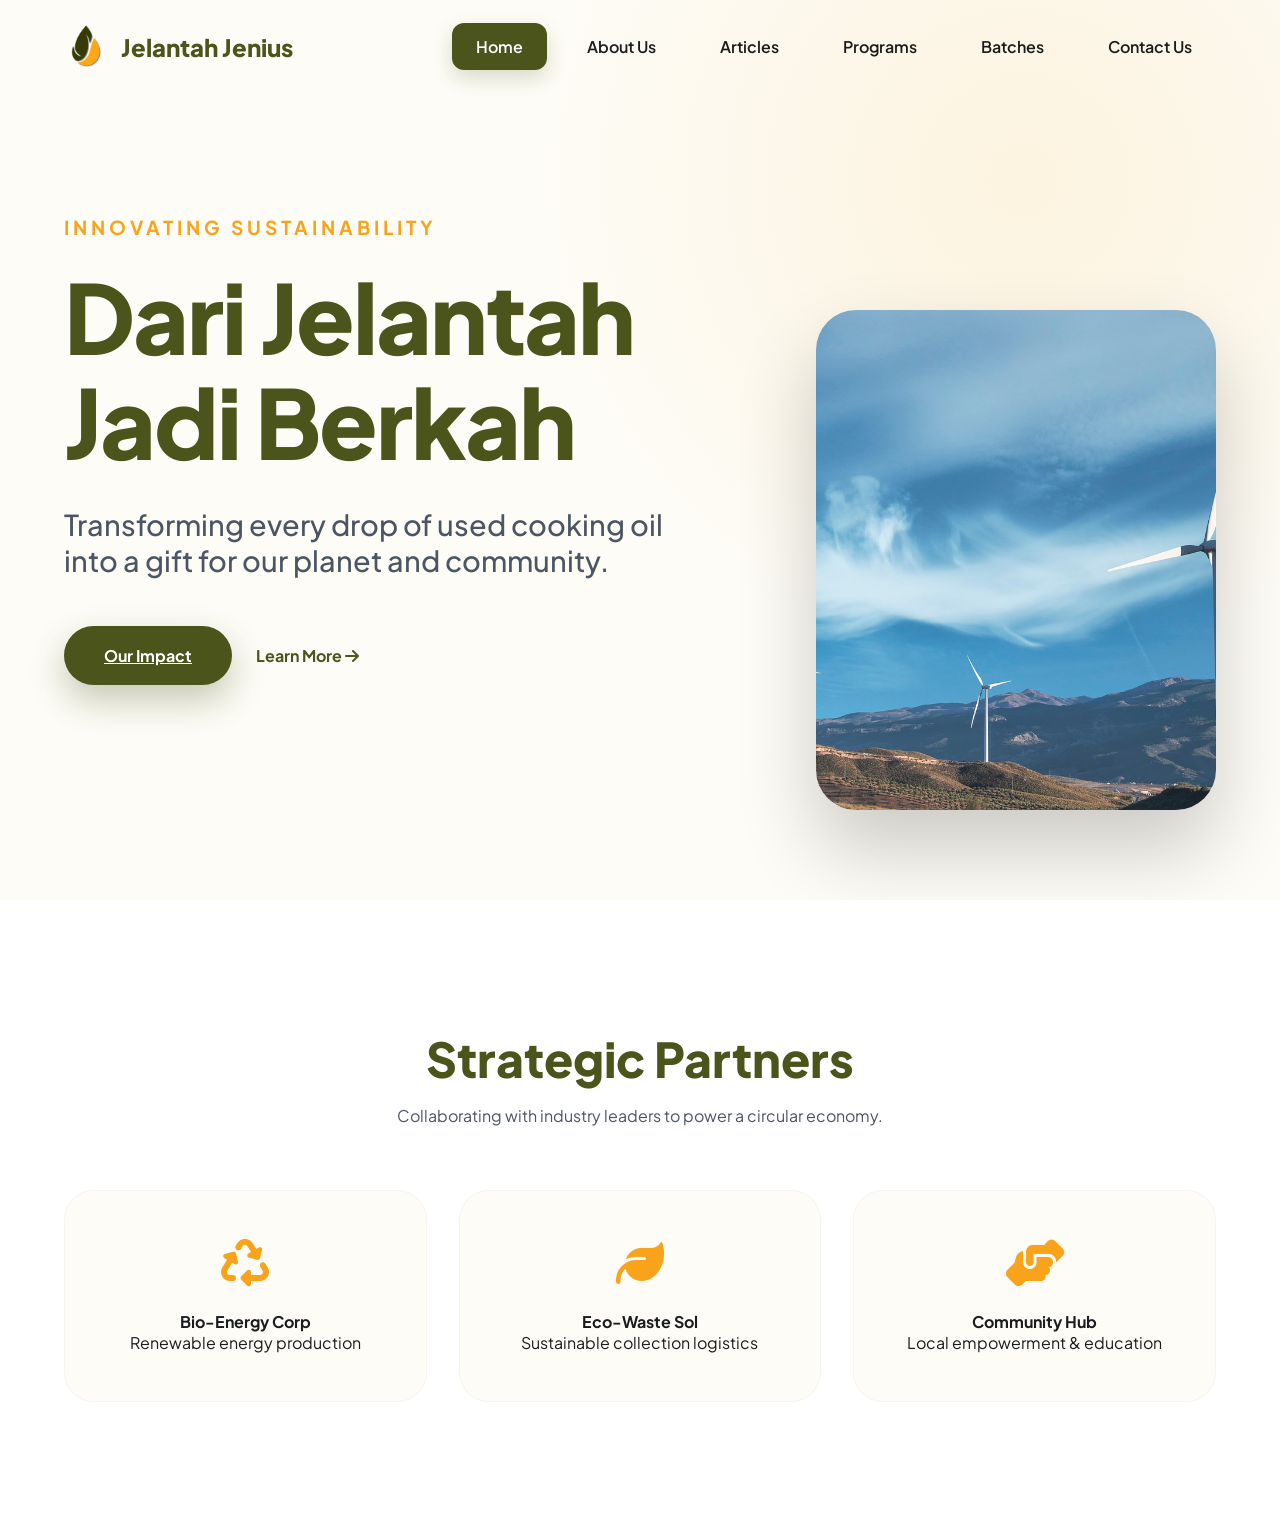
==== index.html @ 82044d2f "Update index.html" ====
<!DOCTYPE html>
<html lang="en">
<head>
  <meta charset="UTF-8" />
  <meta name="viewport" content="width=device-width, initial-scale=1" />
  <title>Jelantah Jenius - Dari Jelantah Jadi Berkah</title>
  <link rel="stylesheet" href="style.css" />
  <link rel="stylesheet" href="https://cdnjs.cloudflare.com/ajax/libs/font-awesome/6.4.0/css/all.min.css" />
  <link rel="icon" href="attached_assets/JJ%20Logo.png" type="image/png" />
  <link rel="apple-touch-icon" href="attached_assets/JJ%20Logo.png" />
  <link rel="canonical" href="https://jelantahjenius.com/" />
</head>
<body>
  <nav id="navbar">
    <div class="navbar">
      <div class="logo">
        <a href="index.html">
          <img src="attached_assets/JELANTAH%20JENIUS%20png%20logo%20only%20with%20shadow.png" alt="Logo">
          Jelantah Jenius
        </a>
      </div>
      <ul class="menu">
        <div class="cancel-btn"><i class="fas fa-times"></i></div>
        <li><a href="/" class="active">Home</a></li>
        <li><a href="/about">About Us</a></li>
        <li><a href="/articles">Articles</a></li>
        <li><a href="/programs">Programs</a></li>
        <li><a href="/batches">Batches</a></li>
        <li><a href="/contact">Contact Us</a></li>
      </ul>
      <div class="menu-btn"><i class="fas fa-bars"></i></div>
    </div>
  </nav>

  <section class="home" id="home">
    <div class="home-content">
      <span class="text-one">Innovating Sustainability</span>
      <h1 class="text-two">Dari Jelantah<br>Jadi Berkah</h1>
      <p class="text-three">Transforming every drop of used cooking oil into a gift for our planet and community.</p>
      <div class="cta-group">
        <a href="/programs" class="btn-primary">Our Impact</a>
        <a href="/about" style="color: var(--primary); text-decoration: none; font-weight: 700; align-self: center;">Learn More <i class="fas fa-arrow-right"></i></a>
      </div>
    </div>
    <div style="position: absolute; right: 5%; bottom: 10%; width: 400px; height: 500px; border-radius: 40px; overflow: hidden; box-shadow: 0 40px 80px rgba(0,0,0,0.2); z-index: 1;" class="hero-image-desktop">
      <img src="attached_assets/stock_images/sustainable_renewabl_993aadc3.jpg" alt="Sustainability" style="width: 100%; height: 100%; object-fit: cover;">
    </div>
  </section>

  <section class="partners-section">
    <div class="section-label">
      <h2>Strategic Partners</h2>
      <p style="color: var(--text-muted); max-width: 600px; margin: 1rem auto;">Collaborating with industry leaders to power a circular economy.</p>
    </div>
    <div class="partner-grid">
      <div class="partner-card">
        <i class="fas fa-recycle"></i>
        <h4>Bio-Energy Corp</h4>
        <p>Renewable energy production</p>
      </div>
      <div class="partner-card">
        <i class="fas fa-leaf"></i>
        <h4>Eco-Waste Sol</h4>
        <p>Sustainable collection logistics</p>
      </div>
      <div class="partner-card">
        <i class="fas fa-hands-helping"></i>
        <h4>Community Hub</h4>
        <p>Local empowerment & education</p>
      </div>
    </div>
  </section>

  <script src="script.js"></script>
</body>
</html>
---- style.css ----
/* Google Fonts */
@import url('https://fonts.googleapis.com/css2?family=Plus+Jakarta+Sans:wght@400;500;600;700;800&display=swap');

:root {
  --primary: #4a541b;    /* Olive Green from logo */
  --secondary: #f9a31a;  /* Orange from logo */
  --accent: #737300;     /* Darker Olive */
  --bg-light: #fdfcf6;
  --white: #ffffff;
  --text-main: #1a1c1e;
  --text-muted: #4b5563;
  --transition: all 0.4s cubic-bezier(0.4, 0, 0.2, 1);
}

* {
  margin: 0;
  padding: 0;
  box-sizing: border-box;
  scroll-behavior: smooth;
  font-family: 'Plus Jakarta Sans', sans-serif;
}

body {
  background-color: var(--bg-light);
  color: var(--text-main);
  overflow-x: hidden;
}

/* Glassmorphism Navigation */
nav {
  position: fixed;
  width: 100%;
  padding: 1.5rem 0;
  z-index: 1000;
  transition: var(--transition);
}

.cancel-btn {
  display: none; /* Hidden by default on desktop */
  color: var(--primary);
  font-size: 1.5rem;
  cursor: pointer;
  transition: var(--transition);
}

.menu-btn {
  display: none !important; /* Hide hamburger icon on desktop */
  color: var(--primary);
  font-size: 1.8rem;
  cursor: pointer;
  transition: var(--transition);
}

.cancel-btn:hover {
  color: var(--secondary);
  transform: rotate(90deg);
}

nav.sticky {
  padding: 1rem 0;
  background: rgba(255, 255, 255, 0.8);
  backdrop-filter: blur(20px);
  box-shadow: 0 10px 30px rgba(0,0,0,0.05);
}

.navbar {
  width: 90%;
  max-width: 1300px;
  margin: auto;
  display: flex;
  justify-content: space-between;
  align-items: center;
}

.logo a {
  display: flex;
  align-items: center;
  gap: 12px;
  font-size: 1.5rem;
  font-weight: 800;
  color: var(--primary);
  text-decoration: none;
}

.logo img {
  height: 45px;
  transition: var(--transition);
}

.menu {
  display: flex;
  list-style: none;
  gap: 1rem;
}

.menu a {
  padding: 0.8rem 1.5rem;
  color: var(--text-main);
  font-weight: 600;
  text-decoration: none;
  border-radius: 12px;
  transition: var(--transition);
}

.menu a:hover {
  color: var(--secondary);
  background: rgba(249, 163, 26, 0.08);
}

.menu a.active {
  background: var(--primary);
  color: white;
  box-shadow: 0 8px 20px rgba(74, 84, 27, 0.2);
}

/* Hero Section with Parallax Feel */
.home {
  height: 100vh;
  display: flex;
  align-items: center;
  position: relative;
  background: linear-gradient(rgba(253, 252, 246, 0.9), rgba(253, 252, 246, 0.8)), 
              url('https://images.unsplash.com/photo-1466692476868-aef1dfb1e735?auto=format&fit=crop&q=80&w=2000');
  background-size: cover;
  background-position: center;
  background-attachment: fixed;
  overflow: hidden;
}

.home::after {
  content: '';
  position: absolute;
  top: 0; left: 0; width: 100%; height: 100%;
  background: radial-gradient(circle at 80% 20%, rgba(249, 163, 26, 0.1), transparent 40%);
}

.home-content {
  width: 90%;
  max-width: 1300px;
  margin: auto;
  position: relative;
  z-index: 10;
}

.text-one {
  font-size: 1.2rem;
  font-weight: 700;
  color: var(--secondary);
  text-transform: uppercase;
  letter-spacing: 4px;
  margin-bottom: 1.5rem;
  display: block;
}

.text-two {
  font-size: clamp(3rem, 8vw, 6rem);
  font-weight: 900;
  color: var(--primary);
  line-height: 1.1;
  margin-bottom: 2rem;
  letter-spacing: -2px;
}

.text-three {
  font-size: 1.8rem;
  font-weight: 500;
  color: var(--text-muted);
  max-width: 600px;
  margin-bottom: 3rem;
}

.cta-group {
  display: flex;
  gap: 1.5rem;
}

.btn-primary {
  padding: 1.2rem 2.5rem;
  background: var(--primary);
  color: white;
  border-radius: 100px;
  font-weight: 700;
  box-shadow: 0 15px 35px rgba(74, 84, 27, 0.3);
  transition: var(--transition);
}

.btn-primary:hover {
  transform: translateY(-5px);
  box-shadow: 0 20px 45px rgba(74, 84, 27, 0.4);
}

/* Bento Grid for Partners */
.partners-section {
  padding: 8rem 0;
  background: var(--white);
}

.section-label {
  text-align: center;
  margin-bottom: 4rem;
}

.section-label h2 {
  font-size: 3rem;
  font-weight: 800;
  color: var(--primary);
}

.partner-grid {
  display: grid;
  grid-template-columns: repeat(auto-fit, minmax(250px, 1fr));
  gap: 2rem;
  width: 90%;
  max-width: 1200px;
  margin: auto;
}

.partner-card {
  background: var(--bg-light);
  padding: 3rem;
  border-radius: 30px;
  text-align: center;
  transition: var(--transition);
  border: 1px solid rgba(0,0,0,0.03);
}

.partner-card:hover {
  transform: scale(1.05);
  background: var(--white);
  box-shadow: 0 30px 60px rgba(0,0,0,0.05);
}

.partner-card i {
  font-size: 3rem;
  color: var(--secondary);
  margin-bottom: 1.5rem;
}

/* Modern Sections */
.about, .education, .programs, .contact {
  padding: 10rem 0;
}

.content-box {
  width: 90%;
  max-width: 1200px;
  margin: auto;
  display: grid;
  grid-template-columns: 1fr 1fr;
  gap: 5rem;
  align-items: center;
}

.image-container {
  position: relative;
  border-radius: 40px;
  overflow: hidden;
  box-shadow: 0 40px 80px rgba(0,0,0,0.1);
}

.image-container video {
  width: 100%;
  height: auto;
  object-fit: cover;
  border-radius: 8px;
}

.image-container img {
  width: 100%;
  height: 100%;
  object-fit: cover;
  transition: var(--transition);
}

.image-container:hover img {
  transform: scale(1.1);
}

.text-container h3 {
  font-size: 3.5rem;
  font-weight: 800;
  color: var(--primary);
  margin-bottom: 2rem;
  line-height: 1.2;
}

.text-container p {
  font-size: 1.2rem;
  line-height: 1.8;
  color: var(--text-muted);
  margin-bottom: 2rem;
}

/* Cards for Team/Members */
.team-grid {
  display: grid;
  grid-template-columns: repeat(auto-fit, minmax(300px, 1fr));
  gap: 3rem;
  margin-top: 5rem;
}

.team-card {
  background: var(--white);
  padding: 2rem;
  border-radius: 30px;
  box-shadow: 0 20px 40px rgba(0,0,0,0.03);
  text-align: center;
}

.avatar {
  width: 120px;
  height: 120px;
  background: var(--bg-light);
  border-radius: 50%;
  margin: 0 auto 1.5rem;
  background-size: cover;
  background-position: center;
}

/* Contact Form Overhaul */
.contact-wrapper {
  background: var(--primary);
  border-radius: 50px;
  padding: 5rem;
  color: white;
  display: grid;
  grid-template-columns: 1fr 1.5fr;
  gap: 5rem;
}

.contact-info p { margin-bottom: 1rem; display: flex; align-items: center; gap: 10px; }
.social-icons {
  display: flex;
  gap: 1.5rem;
  margin-top: 2.5rem;
}
.social-icons a {
  color: white;
  font-size: 1.5rem;
  transition: var(--transition);
}
.social-icons a:hover {
  color: var(--secondary);
  transform: translateY(-3px);
}

.modern-form input, .modern-form textarea {
  width: 100%;
  padding: 1.5rem;
  background: rgba(255,255,255,0.05);
  border: 1px solid rgba(255,255,255,0.1);
  border-radius: 20px;
  color: white;
  margin-bottom: 1.5rem;
  font-size: 1.1rem;
  transition: var(--transition);
}

.modern-form input:focus, .modern-form textarea:focus {
  background: rgba(255,255,255,0.1);
  border-color: var(--secondary);
  outline: none;
}

.submit-btn {
  width: 100%;
  padding: 1.5rem;
  background: var(--secondary);
  color: white;
  border: none;
  border-radius: 20px;
  font-size: 1.2rem;
  font-weight: 800;
  cursor: pointer;
  transition: var(--transition);
}

.submit-btn:hover {
  transform: scale(1.02);
  filter: brightness(1.1);
}

/* Animations */
@keyframes fadeInUp {
  from { opacity: 0; transform: translateY(30px); }
  to { opacity: 1; transform: translateY(0); }
}

.home-content > * {
  animation: fadeInUp 1s forwards;
}

/* Responsive Mobile & Landscape Overhaul */
@media screen and (max-width: 992px) {
  nav {
    padding: 1rem 0;
  }
  
  .navbar {
    width: 90%;
    justify-content: space-between;
  }

  .logo a {
    font-size: 1.1rem;
    gap: 8px;
  }

  .logo img {
    height: 30px;
  }

  .menu-btn {
    display: block !important;
    color: var(--primary);
    font-size: 1.8rem;
    z-index: 1001;
    cursor: pointer;
    margin-left: auto;
  }

  .cancel-btn {
    display: flex;
    color: var(--primary);
    font-size: 2rem;
    cursor: pointer;
    margin-bottom: 2rem;
    align-self: flex-end;
  }

  /* Slide-out mobile drawer */
  .navbar .menu {
    position: fixed;
    top: 0;
    right: -100%;
    width: 80%;
    max-width: 320px;
    height: 100vh;
    background: var(--white);
    flex-direction: column;
    justify-content: flex-start;
    align-items: stretch;
    padding: 2rem;
    transition: 0.4s ease;
    z-index: 1000;
    box-shadow: -15px 0 40px rgba(0,0,0,0.15);
    overflow-y: auto;
  }

  .navbar.active .menu {
    right: 0;
  }

  /* Clean mobile link styling */
  .menu li {
    width: 100%;
  }

  .menu a {
    display: block;
    font-size: 1.1rem;
    padding: 0.8rem 1rem;
    width: 100%;
    text-align: left;
    border-radius: 8px;
    border-bottom: 1px solid rgba(0, 0, 0, 0.05);
    box-shadow: none !important;
  }

  /* Fix thick active Home button on mobile */
  .menu a.active {
    background: rgba(74, 84, 27, 0.1);
    color: var(--primary);
    box-shadow: none !important;
  }

  /* Responsive layout adjustments for main content */
  .about, .education, .programs, .contact {
    padding: 5rem 0;
  }

  .content-box {
    grid-template-columns: 1fr;
    gap: 3rem;
  }

  .text-container h3 {
    font-size: 2rem;
    margin-bottom: 1rem;
  }

  .text-container p {
    font-size: 1rem;
  }

  .image-container {
    height: 250px;
    border-radius: 20px;
  }

  .contact-wrapper {
    grid-template-columns: 1fr;
    padding: 2rem;
    border-radius: 25px;
    gap: 2rem;
  }
}

@media (max-width: 992px) {
  .hero-image-desktop {
    display: none;
  }
}
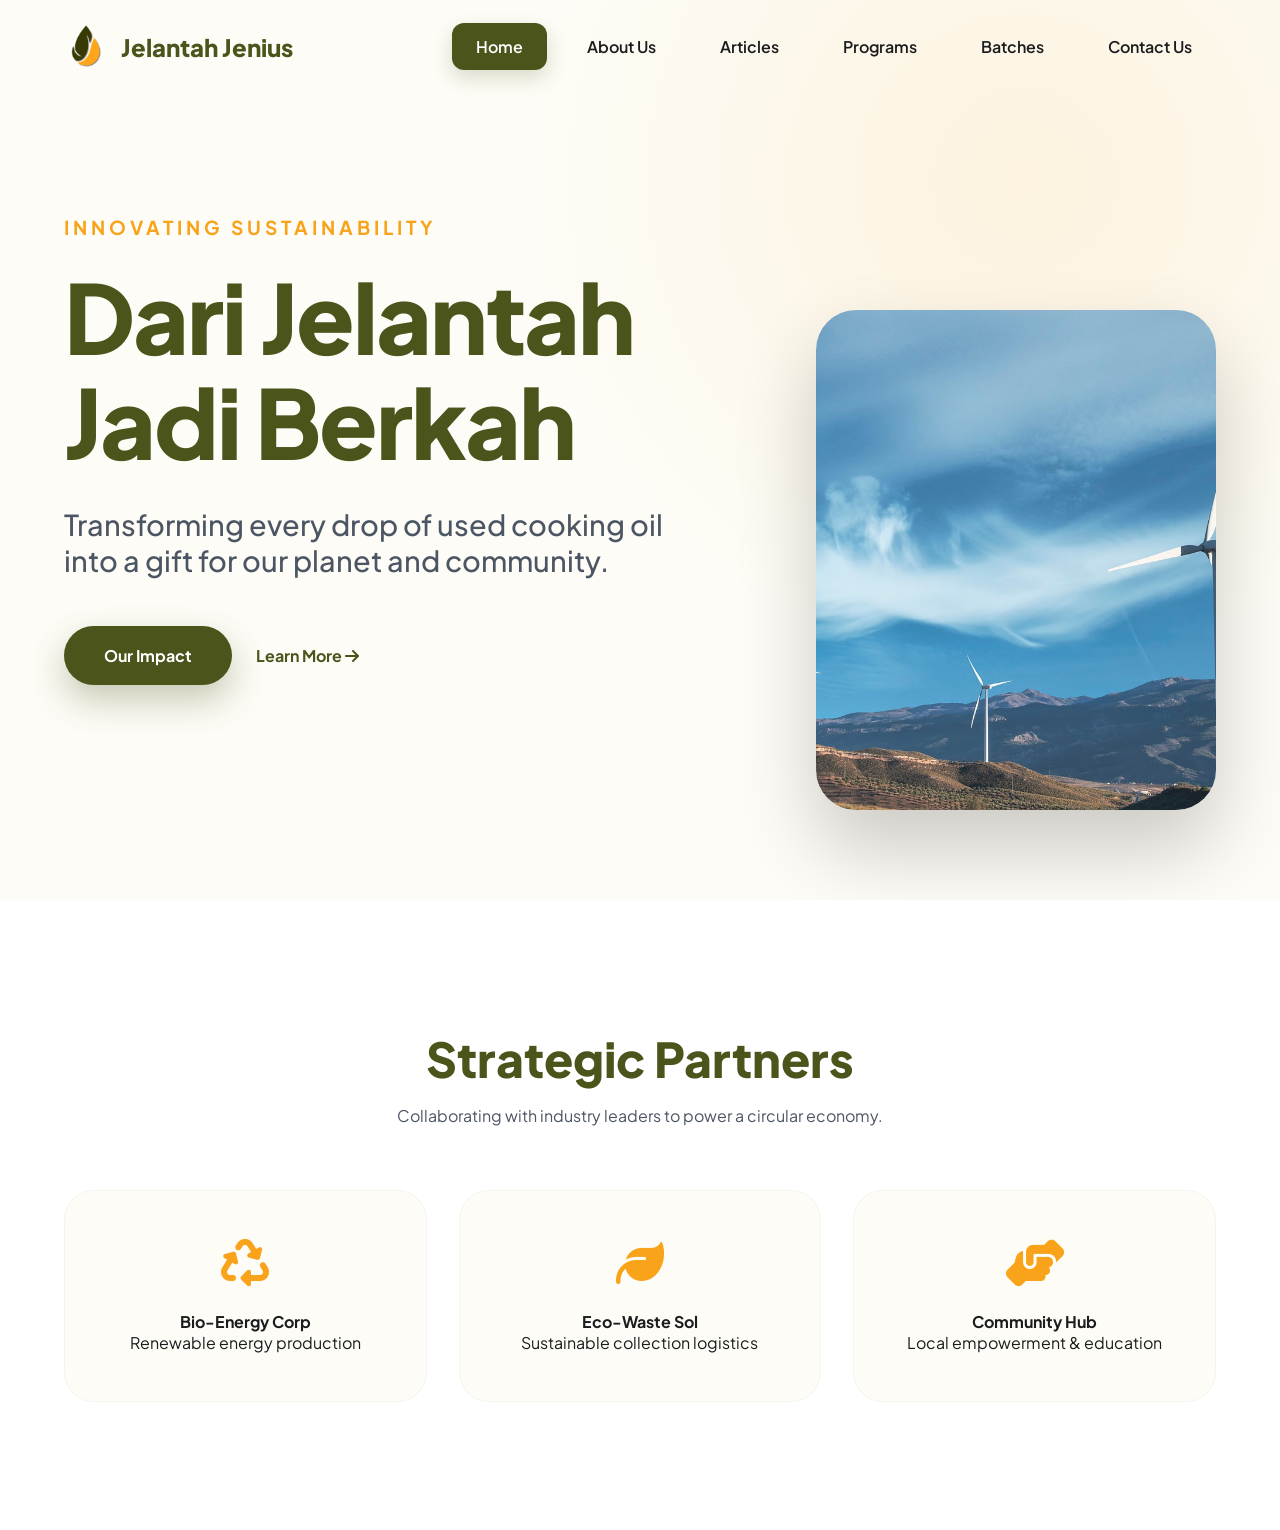
==== commit 09f5986e: "Update index.html" ====
--- a/index.html
+++ b/index.html
@@ -14,7 +14,7 @@
   <nav id="navbar">
     <div class="navbar">
       <div class="logo">
-        <a href="index.html">
+        <a href="/">
           <img src="attached_assets/JELANTAH%20JENIUS%20png%20logo%20only%20with%20shadow.png" alt="Logo">
           Jelantah Jenius
         </a>
--- a/style.css
+++ b/style.css
@@ -183,6 +183,7 @@
   font-weight: 700;
   box-shadow: 0 15px 35px rgba(74, 84, 27, 0.3);
   transition: var(--transition);
+  text-decoration: none;
 }
 
 .btn-primary:hover {
@@ -512,4 +513,3 @@
     display: none;
   }
 }
-
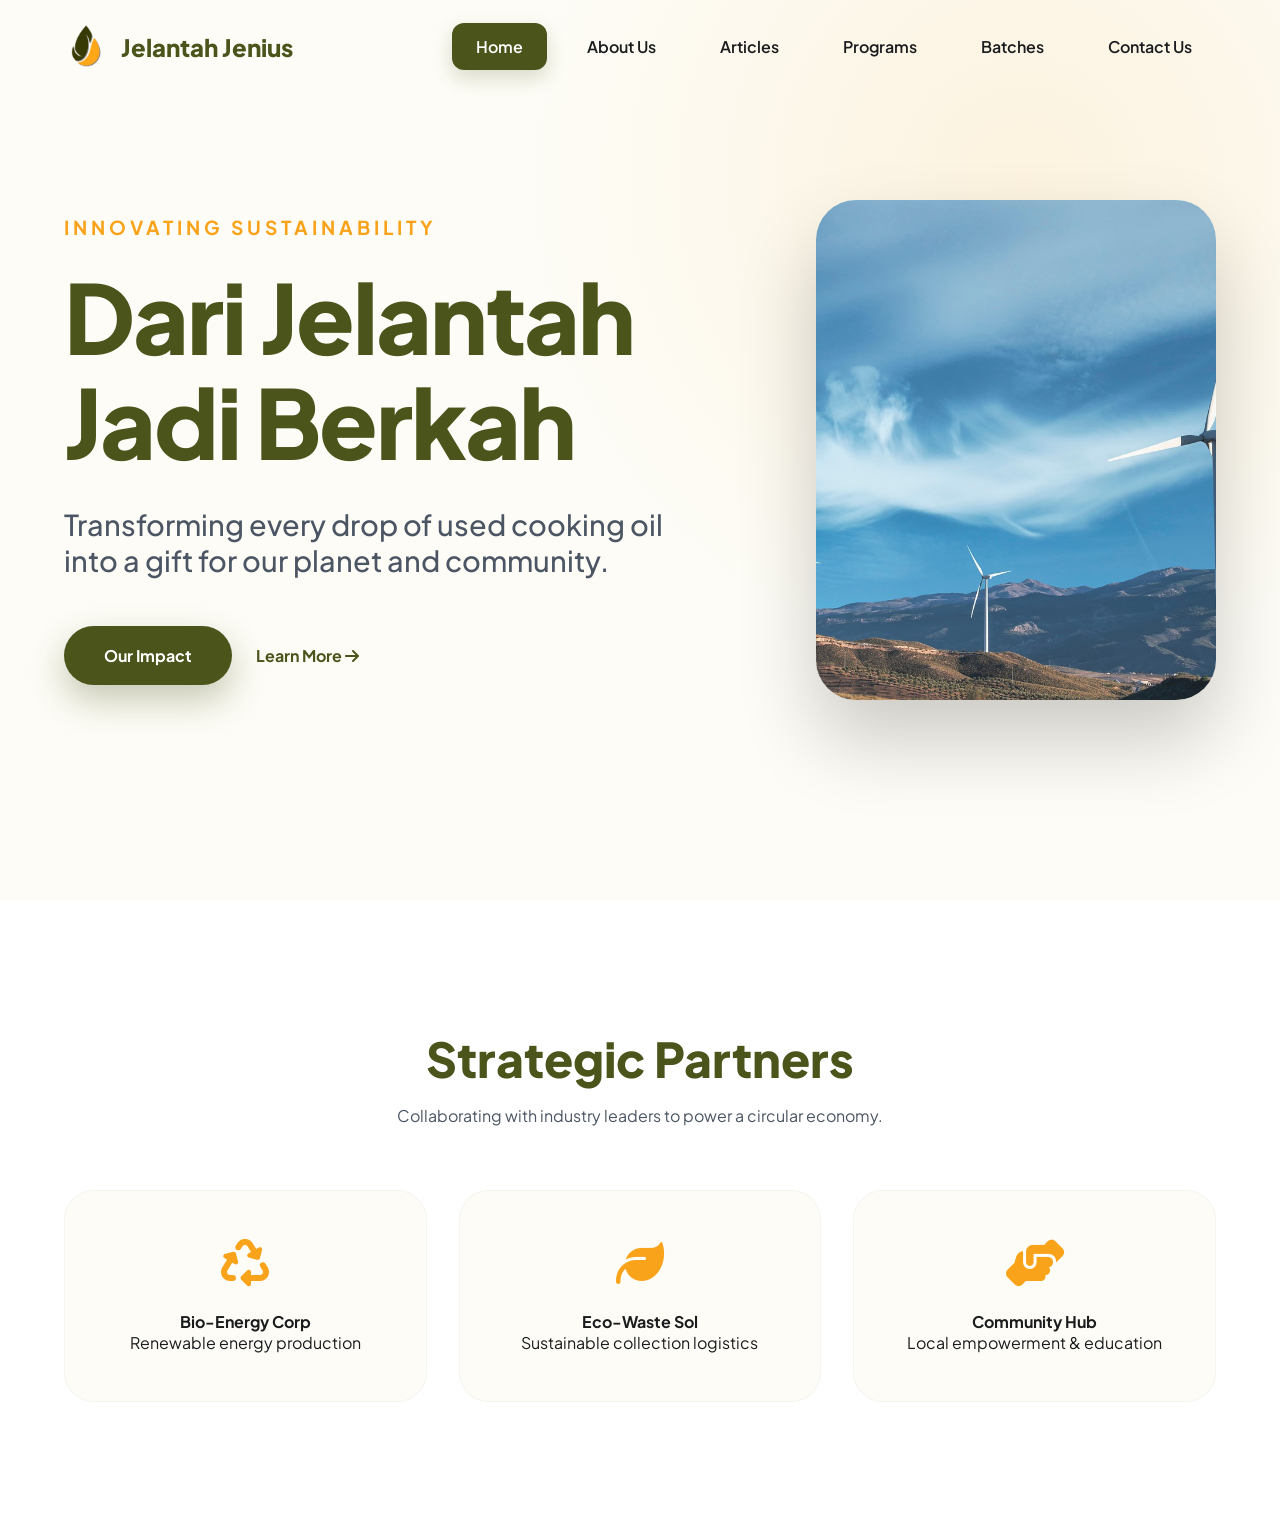
==== commit dbe9b916: "Update index.html" ====
--- a/index.html
+++ b/index.html
@@ -42,7 +42,7 @@
         <a href="/about" style="color: var(--primary); text-decoration: none; font-weight: 700; align-self: center;">Learn More <i class="fas fa-arrow-right"></i></a>
       </div>
     </div>
-    <div style="position: absolute; right: 5%; bottom: 10%; width: 400px; height: 500px; border-radius: 40px; overflow: hidden; box-shadow: 0 40px 80px rgba(0,0,0,0.2); z-index: 1;" class="hero-image-desktop">
+    <div style="position: absolute; right: 5%; top: 50%; transform: translateY(-50%); width: 400px; height: 500px; border-radius: 40px; overflow: hidden; box-shadow: 0 40px 80px rgba(0,0,0,0.2); z-index: 1;" class="hero-image-desktop">
       <img src="attached_assets/stock_images/sustainable_renewabl_993aadc3.jpg" alt="Sustainability" style="width: 100%; height: 100%; object-fit: cover;">
     </div>
   </section>
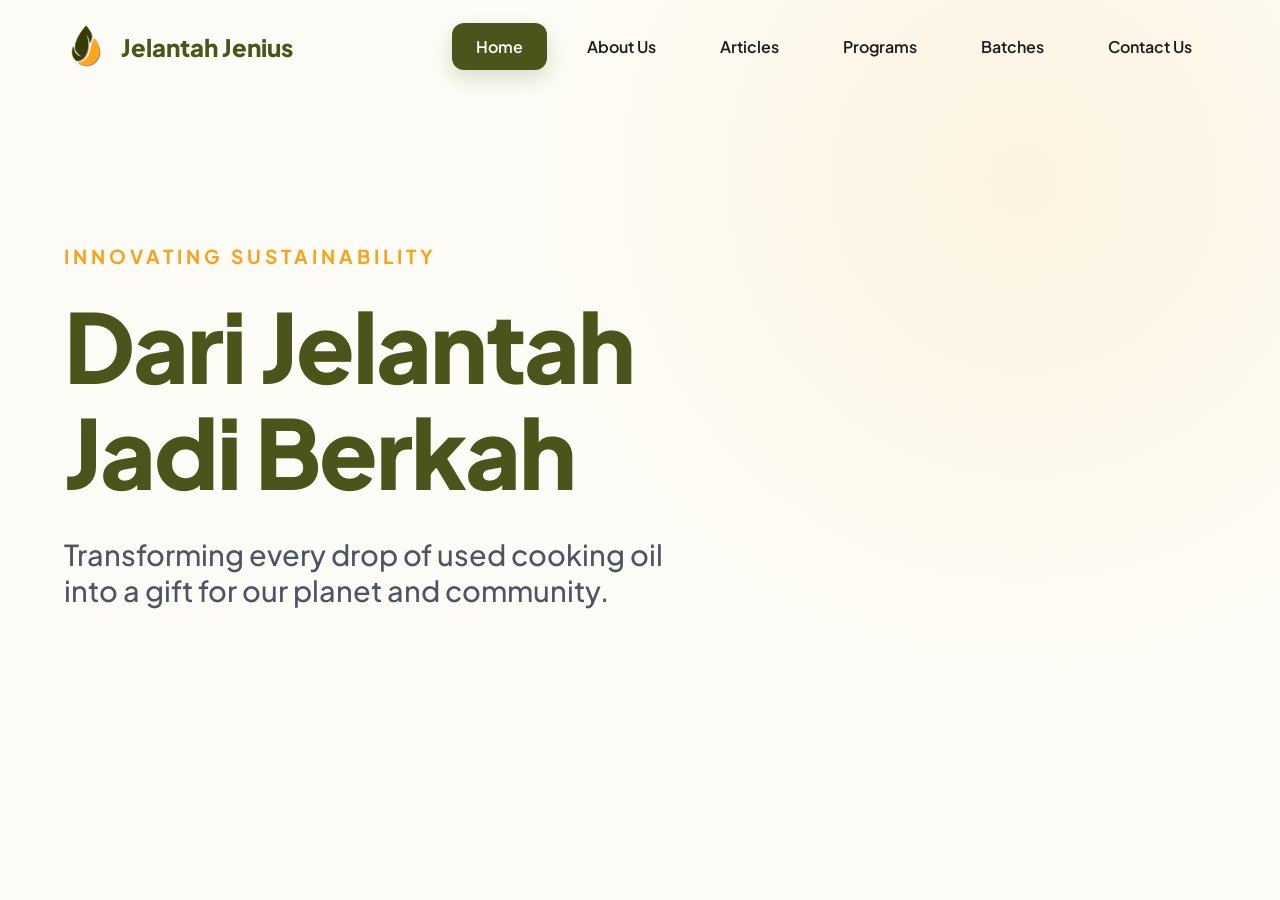
==== commit 2fa818d5: "Update index.html" ====
--- a/index.html
+++ b/index.html
@@ -38,39 +38,4 @@
       <h1 class="text-two">Dari Jelantah<br>Jadi Berkah</h1>
       <p class="text-three">Transforming every drop of used cooking oil into a gift for our planet and community.</p>
       <div class="cta-group">
-        <a href="/programs" class="btn-primary">Our Impact</a>
-        <a href="/about" style="color: var(--primary); text-decoration: none; font-weight: 700; align-self: center;">Learn More <i class="fas fa-arrow-right"></i></a>
-      </div>
-    </div>
-    <div style="position: absolute; right: 5%; top: 50%; transform: translateY(-50%); width: 400px; height: 500px; border-radius: 40px; overflow: hidden; box-shadow: 0 40px 80px rgba(0,0,0,0.2); z-index: 1;" class="hero-image-desktop">
-      <img src="attached_assets/stock_images/sustainable_renewabl_993aadc3.jpg" alt="Sustainability" style="width: 100%; height: 100%; object-fit: cover;">
-    </div>
-  </section>
-
-  <section class="partners-section">
-    <div class="section-label">
-      <h2>Strategic Partners</h2>
-      <p style="color: var(--text-muted); max-width: 600px; margin: 1rem auto;">Collaborating with industry leaders to power a circular economy.</p>
-    </div>
-    <div class="partner-grid">
-      <div class="partner-card">
-        <i class="fas fa-recycle"></i>
-        <h4>Bio-Energy Corp</h4>
-        <p>Renewable energy production</p>
-      </div>
-      <div class="partner-card">
-        <i class="fas fa-leaf"></i>
-        <h4>Eco-Waste Sol</h4>
-        <p>Sustainable collection logistics</p>
-      </div>
-      <div class="partner-card">
-        <i class="fas fa-hands-helping"></i>
-        <h4>Community Hub</h4>
-        <p>Local empowerment & education</p>
-      </div>
-    </div>
-  </section>
-
-  <script src="script.js"></script>
-</body>
-</html>
+        <a href="/programs" class="btn
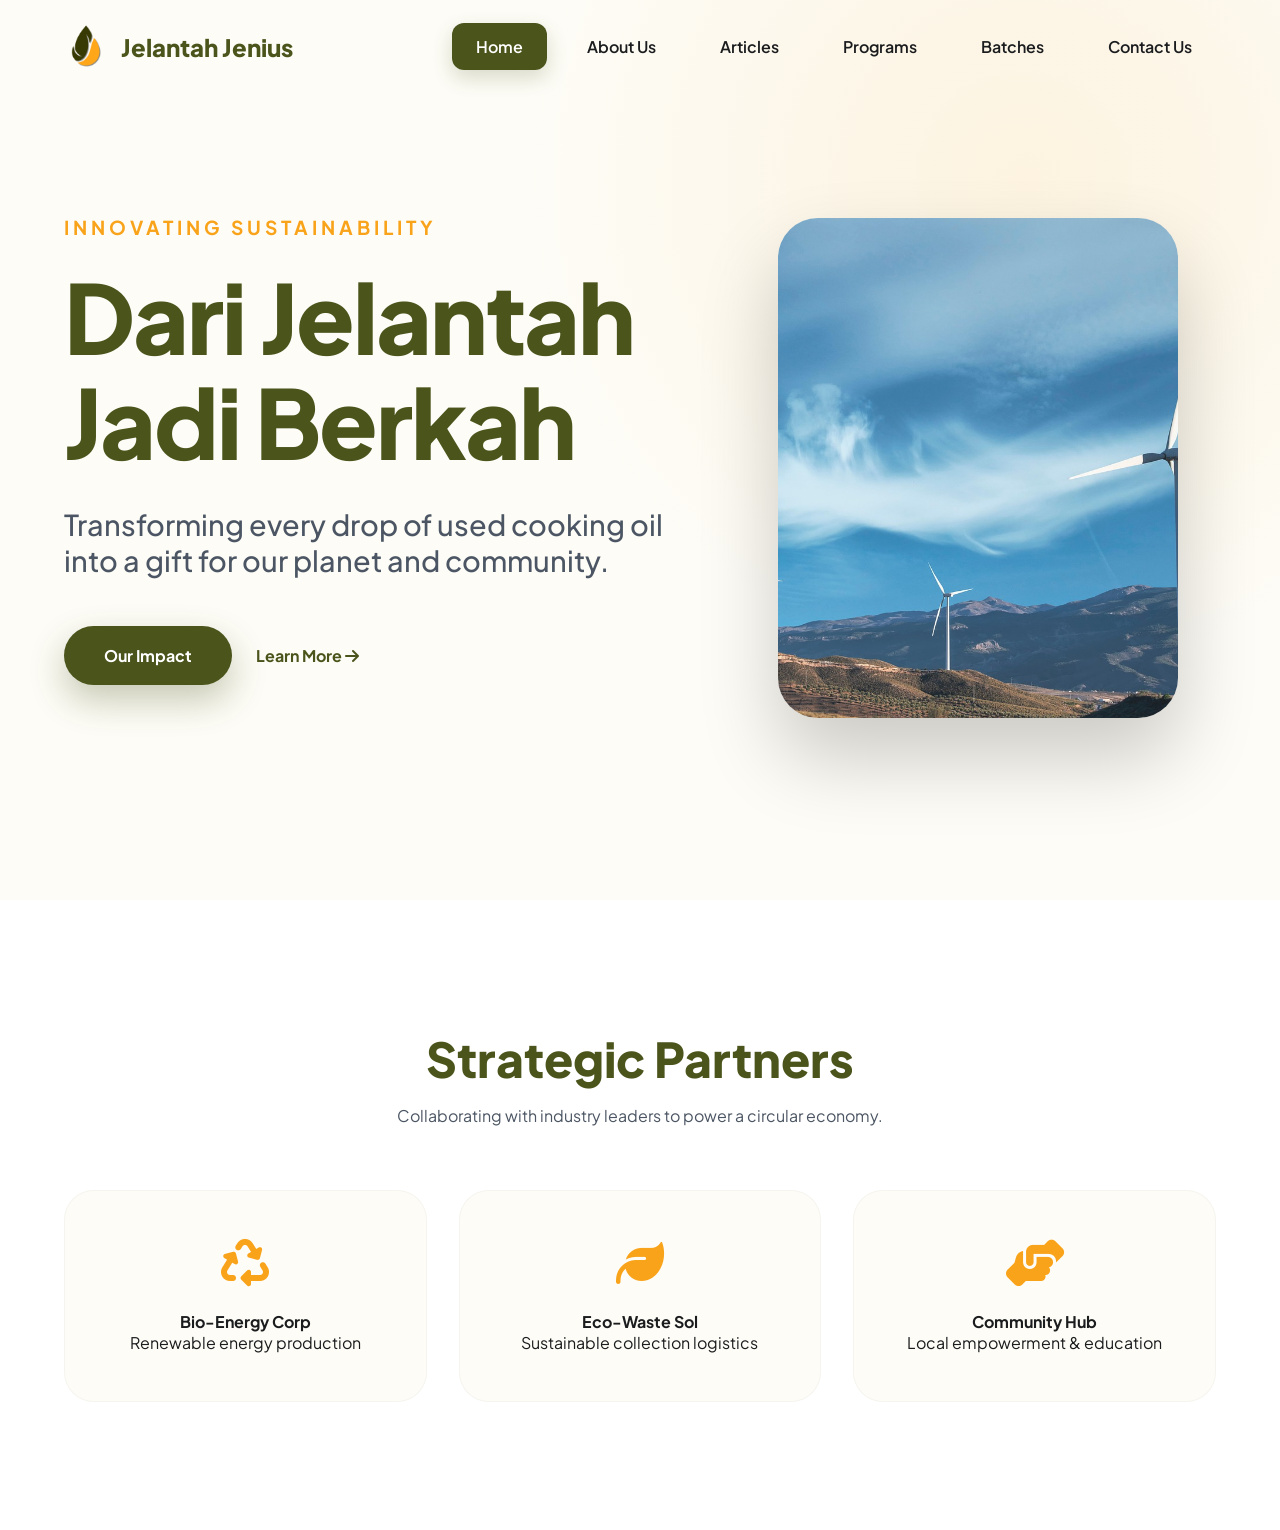
==== commit 155f24a0: "Update index.html" ====
--- a/index.html
+++ b/index.html
@@ -38,4 +38,39 @@
       <h1 class="text-two">Dari Jelantah<br>Jadi Berkah</h1>
       <p class="text-three">Transforming every drop of used cooking oil into a gift for our planet and community.</p>
       <div class="cta-group">
-        <a href="/programs" class="btn
+        <a href="/programs" class="btn-primary">Our Impact</a>
+        <a href="/about" style="color: var(--primary); text-decoration: none; font-weight: 700; align-self: center;">Learn More <i class="fas fa-arrow-right"></i></a>
+      </div>
+    </div>
+    <div style="position: absolute; right: 8%; top: 52%; transform: translateY(-50%); width: 400px; height: 500px; border-radius: 40px; overflow: hidden; box-shadow: 0 40px 80px rgba(0,0,0,0.2); z-index: 1;" class="hero-image-desktop">
+      <img src="attached_assets/stock_images/sustainable_renewabl_993aadc3.jpg" alt="Sustainability" style="width: 100%; height: 100%; object-fit: cover;">
+    </div>
+  </section>
+
+  <section class="partners-section">
+    <div class="section-label">
+      <h2>Strategic Partners</h2>
+      <p style="color: var(--text-muted); max-width: 600px; margin: 1rem auto;">Collaborating with industry leaders to power a circular economy.</p>
+    </div>
+    <div class="partner-grid">
+      <div class="partner-card">
+        <i class="fas fa-recycle"></i>
+        <h4>Bio-Energy Corp</h4>
+        <p>Renewable energy production</p>
+      </div>
+      <div class="partner-card">
+        <i class="fas fa-leaf"></i>
+        <h4>Eco-Waste Sol</h4>
+        <p>Sustainable collection logistics</p>
+      </div>
+      <div class="partner-card">
+        <i class="fas fa-hands-helping"></i>
+        <h4>Community Hub</h4>
+        <p>Local empowerment & education</p>
+      </div>
+    </div>
+  </section>
+
+  <script src="script.js"></script>
+</body>
+</html>
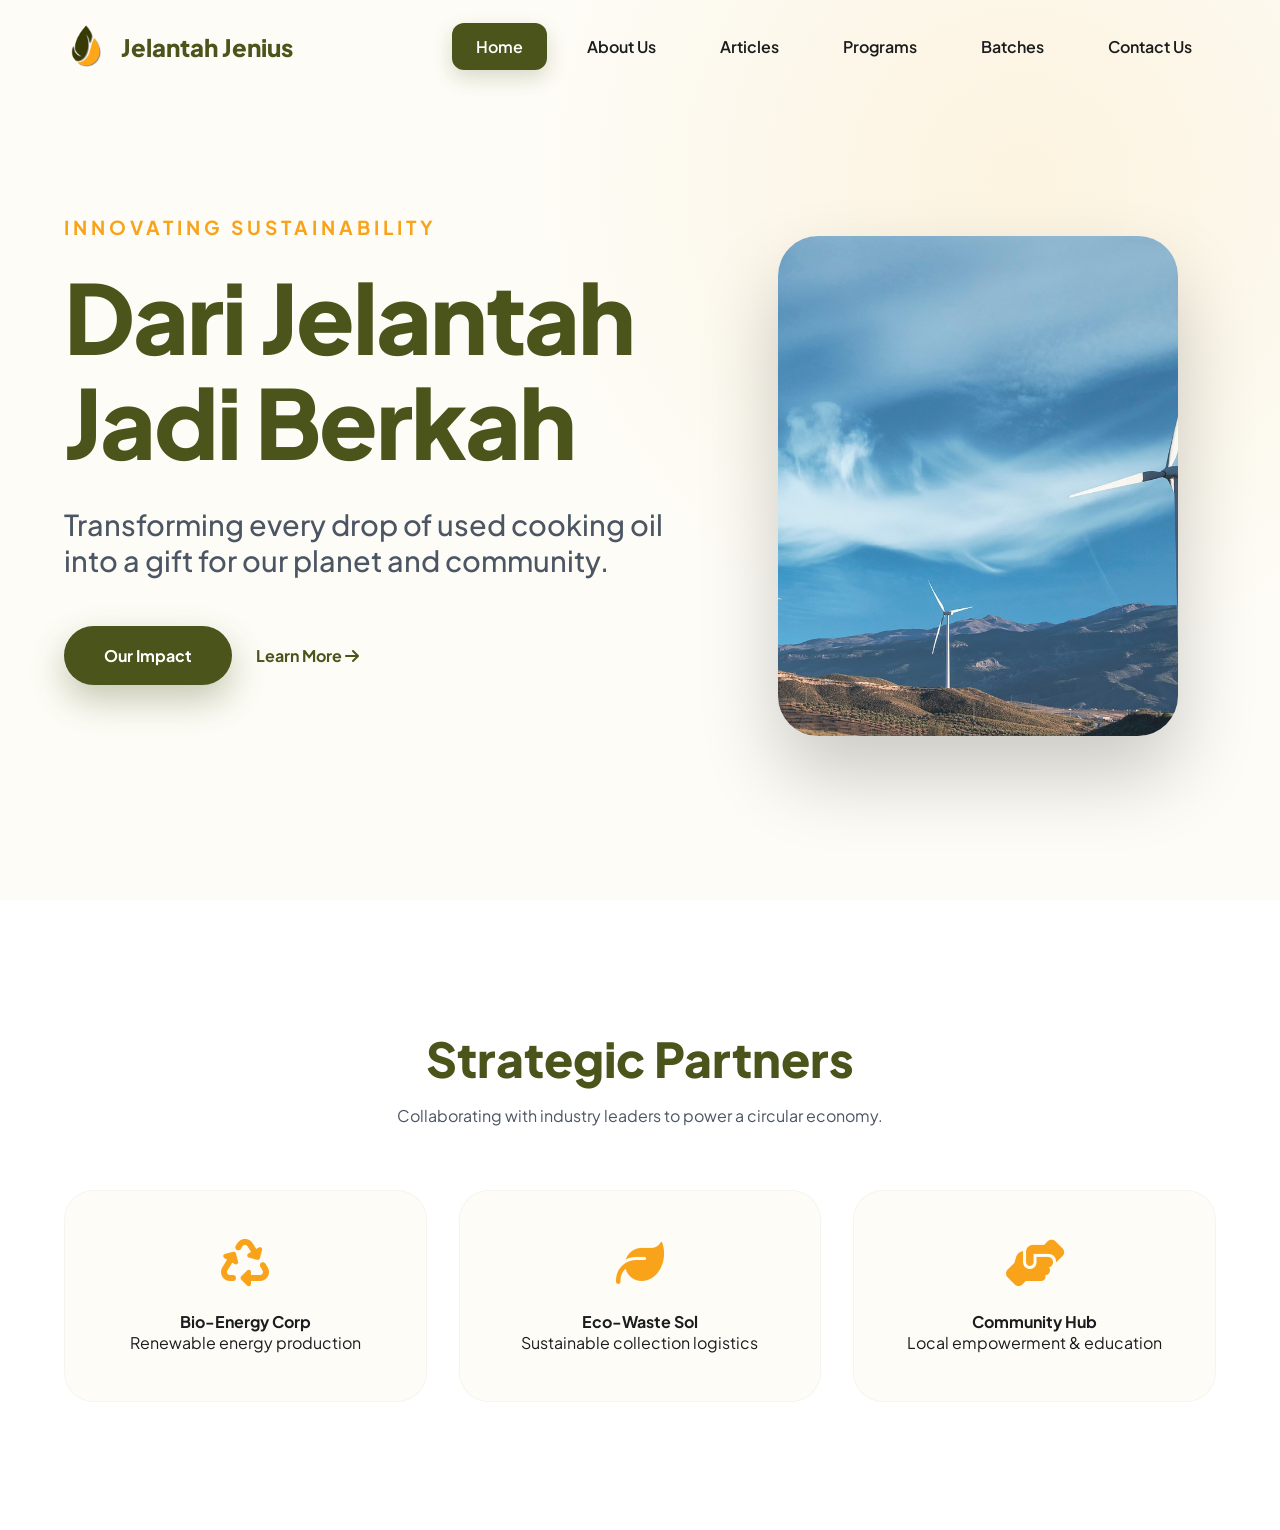
==== commit 41443eb1: "Update index.html" ====
--- a/index.html
+++ b/index.html
@@ -42,7 +42,7 @@
         <a href="/about" style="color: var(--primary); text-decoration: none; font-weight: 700; align-self: center;">Learn More <i class="fas fa-arrow-right"></i></a>
       </div>
     </div>
-    <div style="position: absolute; right: 8%; top: 52%; transform: translateY(-50%); width: 400px; height: 500px; border-radius: 40px; overflow: hidden; box-shadow: 0 40px 80px rgba(0,0,0,0.2); z-index: 1;" class="hero-image-desktop">
+    <div style="position: absolute; right: 8%; top: 54%; transform: translateY(-50%); width: 400px; height: 500px; border-radius: 40px; overflow: hidden; box-shadow: 0 40px 80px rgba(0,0,0,0.2); z-index: 1;" class="hero-image-desktop">
       <img src="attached_assets/stock_images/sustainable_renewabl_993aadc3.jpg" alt="Sustainability" style="width: 100%; height: 100%; object-fit: cover;">
     </div>
   </section>
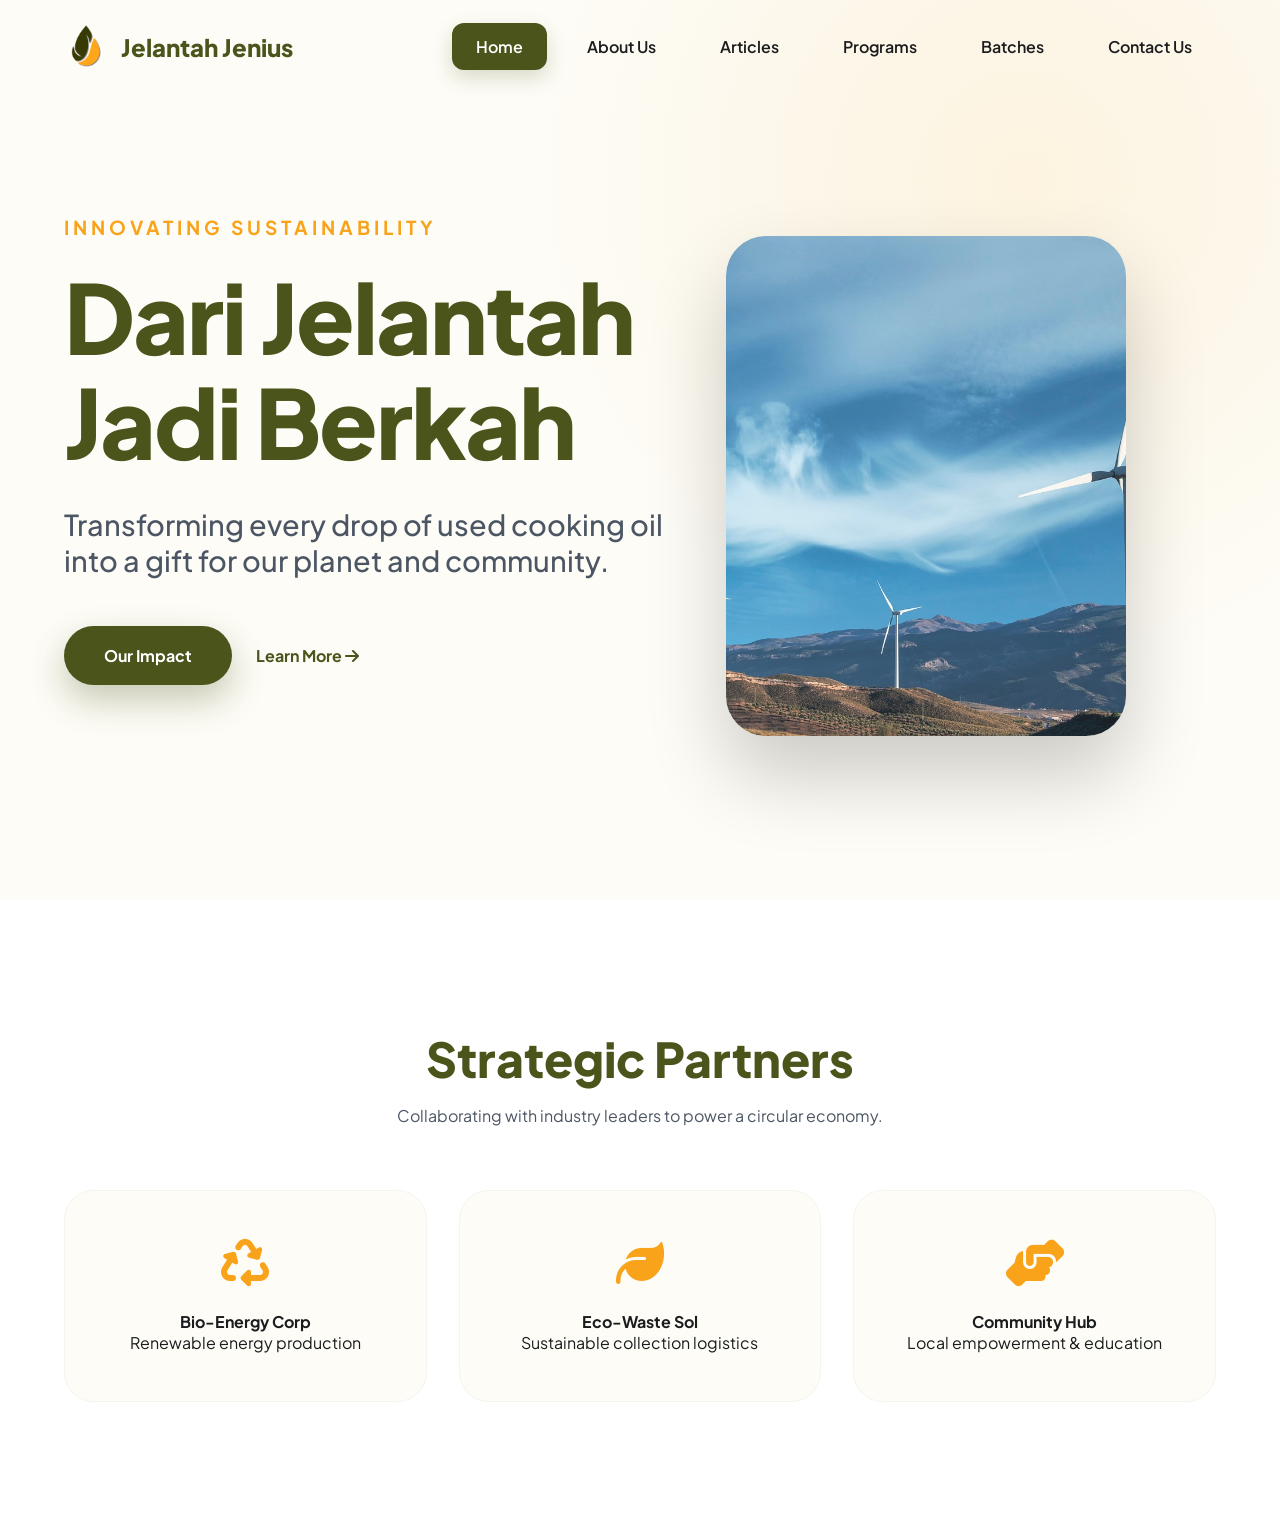
==== commit 054dd779: "Update index.html" ====
--- a/index.html
+++ b/index.html
@@ -42,7 +42,7 @@
         <a href="/about" style="color: var(--primary); text-decoration: none; font-weight: 700; align-self: center;">Learn More <i class="fas fa-arrow-right"></i></a>
       </div>
     </div>
-    <div style="position: absolute; right: 8%; top: 54%; transform: translateY(-50%); width: 400px; height: 500px; border-radius: 40px; overflow: hidden; box-shadow: 0 40px 80px rgba(0,0,0,0.2); z-index: 1;" class="hero-image-desktop">
+    <div style="position: absolute; right: 12%; top: 54%; transform: translateY(-50%); width: 400px; height: 500px; border-radius: 40px; overflow: hidden; box-shadow: 0 40px 80px rgba(0,0,0,0.2); z-index: 1;" class="hero-image-desktop">
       <img src="attached_assets/stock_images/sustainable_renewabl_993aadc3.jpg" alt="Sustainability" style="width: 100%; height: 100%; object-fit: cover;">
     </div>
   </section>
